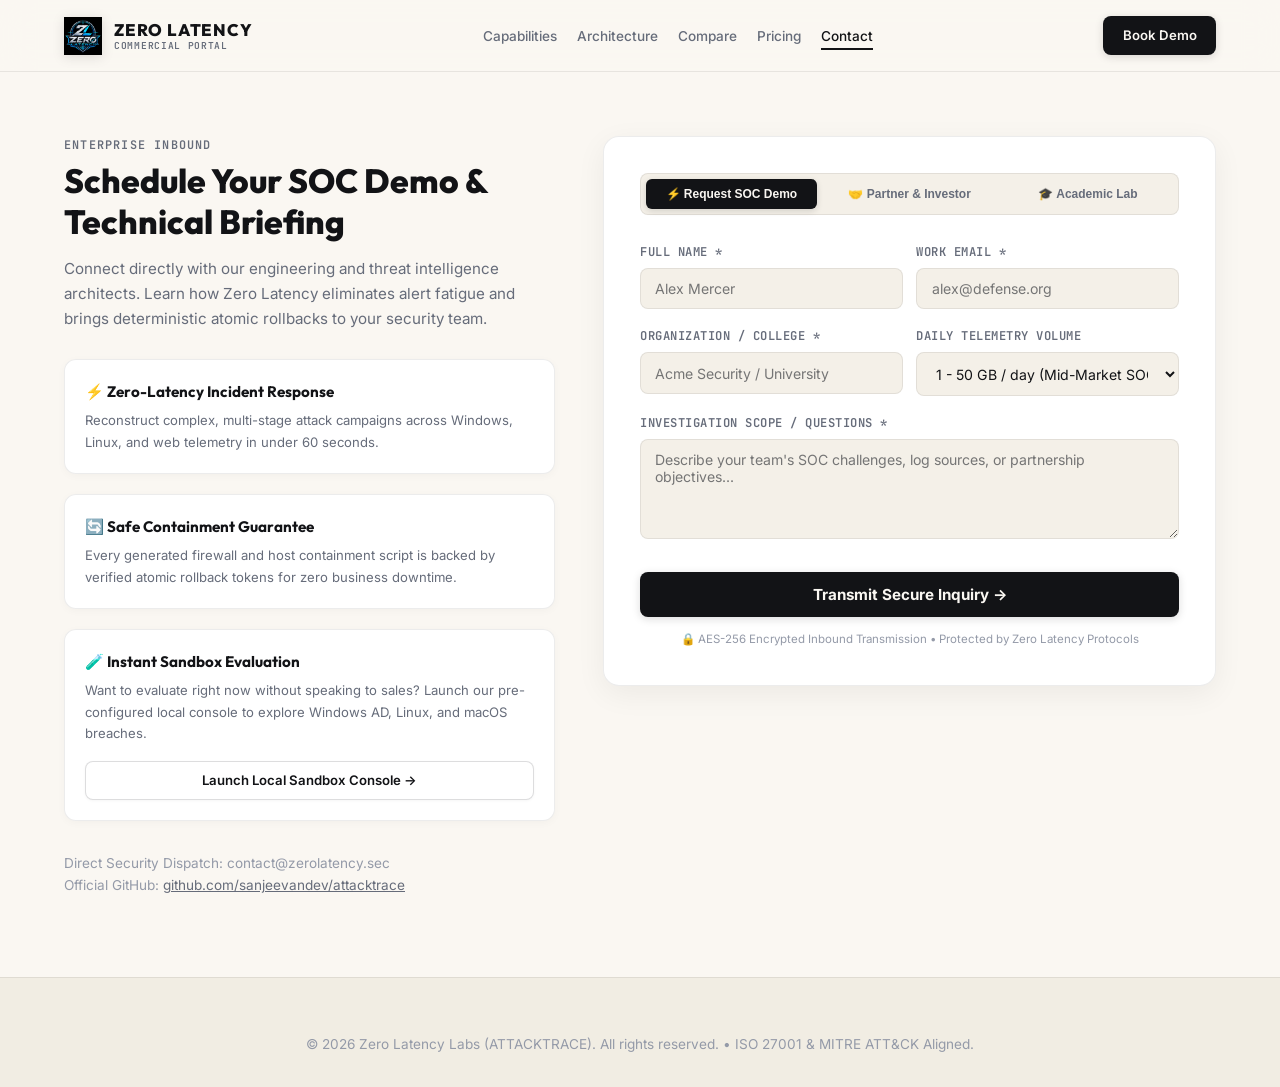
==== contact.html @ adf51ca8 "feat(release): deploy Zero Latency standalone website, dark/light theme, and automated GitHub Pages " ====
<!DOCTYPE html>
<html lang="en">
<head>
  <meta charset="UTF-8">
  <meta name="viewport" content="width=device-width, initial-scale=1.0">
  <title>Enterprise Inquiry & Demo Booking — ZERO LATENCY</title>
  <meta name="description" content="Schedule an enterprise demo, discuss partnership opportunities, or explore research collaborations with Zero Latency.">
  
  <link rel="preconnect" href="https://fonts.googleapis.com">
  <link rel="preconnect" href="https://fonts.gstatic.com" crossorigin>
  <link href="https://fonts.googleapis.com/css2?family=Inter:wght@300;400;500;600;700&family=JetBrains+Mono:wght@400;500;600&family=Outfit:wght@500;600;700;800&display=swap" rel="stylesheet">
  
  <link rel="stylesheet" href="style.css">
  <link rel="icon" type="image/png" href="assets/logo.png">
</head>
<body>

  <!-- ========================================================================
       TOP NAVIGATION BAR
       ======================================================================== -->
  <header class="navbar">
    <div class="container nav-container">
      <a href="index.html" class="nav-brand">
        <img src="assets/logo.png" alt="Zero Latency Logo" class="brand-logo-img">
        <div class="brand-text-wrap">
          <span class="brand-title">Zero Latency</span>
          <span class="brand-subtitle">Commercial Portal</span>
        </div>
      </a>

      <nav>
        <ul class="nav-links">
          <li><a href="index.html#capabilities" class="nav-link">Capabilities</a></li>
          <li><a href="index.html#architecture" class="nav-link">Architecture</a></li>
          <li><a href="index.html#compare" class="nav-link">Compare</a></li>
          <li><a href="index.html#pricing" class="nav-link">Pricing</a></li>
          <li><a href="contact.html" class="nav-link active">Contact</a></li>
        </ul>
      </nav>

      <div class="nav-actions">
        <a href="contact.html" class="btn btn-primary">Book Demo</a>
      </div>
    </div>
  </header>

  <!-- ========================================================================
       CONTACT & DEMO BOOKING PORTAL
       ======================================================================== -->
  <main class="container">
    <div class="contact-layout">
      
      <!-- Left Column: Value, Proof & Trust -->
      <div class="contact-info-col">
        <span class="section-tag">Enterprise Inbound</span>
        <h1>Schedule Your SOC Demo & Technical Briefing</h1>
        <p>
          Connect directly with our engineering and threat intelligence architects. 
          Learn how Zero Latency eliminates alert fatigue and brings deterministic atomic rollbacks to your security team.
        </p>

        <div class="trust-card">
          <h4>⚡ Zero-Latency Incident Response</h4>
          <p>Reconstruct complex, multi-stage attack campaigns across Windows, Linux, and web telemetry in under 60 seconds.</p>
        </div>

        <div class="trust-card">
          <h4>🔄 Safe Containment Guarantee</h4>
          <p>Every generated firewall and host containment script is backed by verified atomic rollback tokens for zero business downtime.</p>
        </div>

        <div class="trust-card">
          <h4>🧪 Instant Sandbox Evaluation</h4>
          <p>Want to evaluate right now without speaking to sales? Launch our pre-configured local console to explore Windows AD, Linux, and macOS breaches.</p>
          <a href="http://127.0.0.1:8000/dashboard" target="_blank" class="btn btn-secondary" style="margin-top: 1rem; width: 100%;">
            Launch Local Sandbox Console →
          </a>
        </div>

        <div style="margin-top: 2rem; font-size: 0.85rem; color: var(--text-dim);">
          Direct Security Dispatch: <span style="color: var(--neon-cyan);">contact@zerolatency.sec</span><br>
          Official GitHub: <a href="https://github.com/sanjeevandev/attacktrace" target="_blank" style="color: var(--text-muted);">github.com/sanjeevandev/attacktrace</a>
        </div>
      </div>

      <!-- Right Column: Interactive Intake Form -->
      <div class="form-card">
        
        <!-- Tab Selector -->
        <div class="inquiry-tabs" id="inquiry-tabs">
          <button class="inquiry-tab active" data-type="SOC Demo">⚡ Request SOC Demo</button>
          <button class="inquiry-tab" data-type="Partnership / Investor">🤝 Partner & Investor</button>
          <button class="inquiry-tab" data-type="Academic / Lab">🎓 Academic Lab</button>
        </div>

        <!-- The Live Form -->
        <form id="contact-form">
          <input type="hidden" id="inquiry-type" value="SOC Demo">

          <div class="form-row">
            <div class="form-group">
              <label for="full-name">Full Name *</label>
              <input type="text" id="full-name" class="form-control" placeholder="Alex Mercer" required>
            </div>
            <div class="form-group">
              <label for="work-email">Work Email *</label>
              <input type="email" id="work-email" class="form-control" placeholder="alex@defense.org" required>
            </div>
          </div>

          <div class="form-row">
            <div class="form-group">
              <label for="organization">Organization / College *</label>
              <input type="text" id="organization" class="form-control" placeholder="Acme Security / University" required>
            </div>
            <div class="form-group">
              <label for="log-volume">Daily Telemetry Volume</label>
              <select id="log-volume" class="form-control">
                <option value="< 1 GB/day">&lt; 1 GB / day (Small Lab)</option>
                <option value="1 - 50 GB/day" selected>1 - 50 GB / day (Mid-Market SOC)</option>
                <option value="50 - 500 GB/day">50 - 500 GB / day (Enterprise)</option>
                <option value="500+ GB/day">500+ GB / day (MSSP / Cloud Cluster)</option>
              </select>
            </div>
          </div>

          <div class="form-group">
            <label for="message">Investigation Scope / Questions *</label>
            <textarea id="message" class="form-control" placeholder="Describe your team's SOC challenges, log sources, or partnership objectives..." required></textarea>
          </div>

          <button type="submit" class="btn btn-primary submit-btn" id="submit-btn">
            Transmit Secure Inquiry →
          </button>
          <div style="font-size: 0.72rem; color: var(--text-dim); text-align: center; margin-top: 0.85rem;">
            🔒 AES-256 Encrypted Inbound Transmission • Protected by Zero Latency Protocols
          </div>
        </form>

        <!-- Success Confirmation Panel -->
        <div class="success-panel" id="success-panel">
          <div class="success-badge">✓</div>
          <h2 style="font-family: var(--font-heading); color: var(--cream-white); margin-bottom: 0.5rem;">Inquiry Dispatched Successfully</h2>
          <p style="color: var(--cream-muted); font-size: 0.9rem;">
            Your request has been logged into the Zero Latency queue. A solutions architect will reach out within 1 business day.
          </p>

          <div class="ticket-display">
            <span id="ticket-id-display">INQ-7A2F8B9C</span>
            <button class="copy-btn" id="copy-ticket-btn">Copy ID</button>
          </div>

          <div style="display: flex; gap: 1rem; justify-content: center; margin-top: 1.5rem;">
            <a href="index.html" class="btn btn-secondary">← Back to Overview</a>
            <a href="http://127.0.0.1:8000/dashboard" target="_blank" class="btn btn-primary">Launch Web Console</a>
          </div>
        </div>

      </div>

    </div>
  </main>

  <footer class="footer">
    <div class="container" style="text-align: center;">
      <p style="color: var(--text-dim); font-size: 0.85rem;">
        © 2026 Zero Latency Labs (ATTACKTRACE). All rights reserved. • ISO 27001 & MITRE ATT&CK Aligned.
      </p>
    </div>
  </footer>

  <script src="app.js"></script>
</body>
</html>
---- style.css ----
/* ==========================================================================
   ZERO LATENCY — High-End Cream White & Black Theme
   Inspired by Reactbits interactive animations & minimal typography
   ========================================================================== */

:root {
  /* Cream White Background System */
  --bg-cream: #faf7f2;            /* Primary warm cream white page background */
  --bg-cream-alt: #f3efe6;        /* Secondary subtle cream section background */
  --bg-surface: #ffffff;          /* Clean white surface for cards & nav */
  --bg-card: #ffffff;             /* Crisp elevated card background */
  --bg-card-hover: #fcfbf8;       /* Card hover state */
  --bg-input: #f4f0e8;            /* Input & nested elements */
  --bg-glass: rgba(250, 247, 242, 0.88); /* Cream glass with backdrop blur */

  /* Black & Charcoal Typography */
  --text-primary: #121316;        /* Deep rich black for headlines & active labels */
  --text-body: #343842;           /* Charcoal black for readable body text */
  --text-muted: #666c7a;          /* Muted dark grey for subtitles & captions */
  --text-dim: #949aa8;            /* Dim stone grey for subtle metadata */

  /* Crisp Hairline Borders */
  --border-subtle: rgba(18, 19, 22, 0.08);
  --border-medium: rgba(18, 19, 22, 0.14);
  --border-bright: rgba(18, 19, 22, 0.24);
  --border-focus: #121316;

  /* Accent Tints */
  --accent-black: #121316;
  --accent-tint: rgba(18, 19, 22, 0.05);
  --accent-hover: rgba(18, 19, 22, 0.09);
  --accent-glow: rgba(18, 19, 22, 0.08);

  /* Functional Status Colors */
  --status-emerald: var(--text-primary);      /* Monochrome primary */
  --status-amber: #d97706;        /* Crisp amber */
  --status-rose: #dc2626;         /* Crisp rose red */
  --status-blue: #2563eb;         /* Crisp blue */

  /* Typography */
  --font-heading: 'Outfit', -apple-system, BlinkMacSystemFont, sans-serif;
  --font-body: 'Inter', -apple-system, BlinkMacSystemFont, sans-serif;
  --font-mono: 'JetBrains Mono', 'Fira Code', monospace;

  --transition-smooth: all 0.25s cubic-bezier(0.16, 1, 0.3, 1);
  --transition-reveal: opacity 0.65s cubic-bezier(0.16, 1, 0.3, 1), 
                       transform 0.65s cubic-bezier(0.16, 1, 0.3, 1), 
                       filter 0.65s cubic-bezier(0.16, 1, 0.3, 1);
}

*, *::before, *::after {
  box-sizing: border-box;
  margin: 0;
  padding: 0;
}

html {
  scroll-behavior: smooth;
  font-size: 16px;
  background-color: var(--bg-cream);
}

body {
  font-family: var(--font-body);
  background-color: var(--bg-cream);
  color: var(--text-body);
  line-height: 1.6;
  overflow-x: hidden;
  position: relative;
  -webkit-font-smoothing: antialiased;
}

/* Subtle warm geometric micro-grid */
body::before {
  content: "";
  position: fixed;
  inset: 0;
  background: 
    radial-gradient(circle at 50% 0%, rgba(18, 19, 22, 0.03) 0%, transparent 60%),
    linear-gradient(to right, rgba(18, 19, 22, 0.03) 1px, transparent 1px),
    linear-gradient(to bottom, rgba(18, 19, 22, 0.03) 1px, transparent 1px);
  background-size: 100% 100%, 48px 48px, 48px 48px;
  pointer-events: none;
  z-index: -1;
}

/* Global Container */
.container {
  width: 100%;
  max-width: 1200px;
  margin: 0 auto;
  padding: 0 1.5rem;
}

/* ==========================================================================
   REACTBITS SCROLL REVEAL ANIMATIONS
   ========================================================================== */
.reveal {
  opacity: 0;
  transform: translateY(24px);
  filter: blur(4px);
  transition: var(--transition-reveal);
  will-change: opacity, transform, filter;
}

.reveal.revealed {
  opacity: 1;
  transform: translateY(0);
  filter: blur(0);
}

/* Staggered children transitions */
.tools-grid .tool-card:nth-child(1) { transition-delay: 0.05s; }
.tools-grid .tool-card:nth-child(2) { transition-delay: 0.12s; }
.tools-grid .tool-card:nth-child(3) { transition-delay: 0.19s; }
.tools-grid .tool-card:nth-child(4) { transition-delay: 0.26s; }
.tools-grid .tool-card:nth-child(5) { transition-delay: 0.33s; }
.tools-grid .tool-card:nth-child(6) { transition-delay: 0.40s; }

.metrics-grid .metric-item:nth-child(1) { transition-delay: 0.06s; }
.metrics-grid .metric-item:nth-child(2) { transition-delay: 0.14s; }
.metrics-grid .metric-item:nth-child(3) { transition-delay: 0.22s; }
.metrics-grid .metric-item:nth-child(4) { transition-delay: 0.30s; }

.pricing-grid .pricing-card:nth-child(1) { transition-delay: 0.08s; }
.pricing-grid .pricing-card:nth-child(2) { transition-delay: 0.16s; }
.pricing-grid .pricing-card:nth-child(3) { transition-delay: 0.24s; }

/* ==========================================================================
   NAVIGATION BAR
   ========================================================================== */
.navbar {
  position: sticky;
  top: 0;
  z-index: 1000;
  background: var(--bg-glass);
  backdrop-filter: blur(16px);
  -webkit-backdrop-filter: blur(16px);
  border-bottom: 1px solid var(--border-subtle);
  height: 72px;
  display: flex;
  align-items: center;
}

.nav-container {
  display: flex;
  align-items: center;
  justify-content: space-between;
  width: 100%;
  gap: 1.5rem;
}

.nav-brand {
  display: flex;
  align-items: center;
  gap: 0.75rem;
  text-decoration: none;
  flex-shrink: 0;
  min-width: max-content;
}

.brand-logo-img {
  width: 38px;
  height: 38px;
  object-fit: contain;
  filter: drop-shadow(0 2px 6px rgba(0, 0, 0, 0.12));
  transition: var(--transition-smooth);
}

.nav-brand:hover .brand-logo-img {
  transform: scale(1.05);
}

.brand-text-wrap {
  display: flex;
  flex-direction: column;
  justify-content: center;
  white-space: nowrap;
}

.brand-title {
  font-family: var(--font-heading);
  font-size: 1.05rem;
  font-weight: 800;
  letter-spacing: 0.8px;
  color: var(--text-primary);
  text-transform: uppercase;
  white-space: nowrap;
  line-height: 1.15;
}

.brand-subtitle {
  font-size: 0.6rem;
  font-weight: 600;
  letter-spacing: 0.7px;
  color: var(--text-muted);
  text-transform: uppercase;
  font-family: var(--font-mono);
  white-space: nowrap;
  line-height: 1.1;
  margin-top: 2px;
}

/* Quick Search Trigger (⌘K) */
.nav-search-trigger {
  display: flex;
  align-items: center;
  gap: 0.5rem;
  background: var(--bg-surface);
  border: 1px solid var(--border-subtle);
  border-radius: 8px;
  padding: 0.35rem 0.75rem;
  color: var(--text-muted);
  font-size: 0.8rem;
  cursor: pointer;
  transition: var(--transition-smooth);
  width: 180px;
  box-shadow: 0 1px 3px rgba(0, 0, 0, 0.04);
  flex-shrink: 0;
}

.nav-search-trigger:hover {
  border-color: var(--border-bright);
  color: var(--text-primary);
  box-shadow: 0 2px 8px rgba(0, 0, 0, 0.08);
}

.kbd-badge {
  margin-left: auto;
  font-family: var(--font-mono);
  font-size: 0.68rem;
  background: var(--bg-input);
  border: 1px solid var(--border-subtle);
  padding: 0.12rem 0.4rem;
  border-radius: 4px;
  color: var(--text-body);
}

.nav-links {
  display: flex;
  align-items: center;
  gap: 1.25rem;
  list-style: none;
  white-space: nowrap;
  margin: 0;
  padding: 0;
}

.nav-link {
  color: var(--text-muted);
  text-decoration: none;
  font-size: 0.85rem;
  font-weight: 500;
  transition: var(--transition-smooth);
  position: relative;
}

.nav-link:hover, .nav-link.active {
  color: var(--text-primary);
}

.nav-link:hover::after, .nav-link.active::after {
  content: "";
  position: absolute;
  bottom: -6px;
  left: 0;
  width: 100%;
  height: 2px;
  background: var(--text-primary);
}

.nav-actions {
  display: flex;
  align-items: center;
  gap: 0.65rem;
  flex-shrink: 0;
}

/* Compact, Sleek Buttons */
.btn {
  display: inline-flex;
  align-items: center;
  justify-content: center;
  gap: 0.45rem;
  padding: 0.5rem 1.15rem;
  font-size: 0.825rem;
  font-weight: 600;
  border-radius: 8px;
  text-decoration: none;
  cursor: pointer;
  transition: var(--transition-smooth);
  border: 1px solid transparent;
  font-family: var(--font-body);
}

/* Primary Button: Solid Black with Cream White Text */
.btn-primary {
  background: var(--text-primary);
  color: var(--bg-cream);
  box-shadow: 0 2px 8px rgba(18, 19, 22, 0.15);
}

.btn-primary:hover {
  background: #2b2e38;
  color: #ffffff;
  transform: translateY(-2px);
  box-shadow: 0 4px 14px rgba(18, 19, 22, 0.25);
}

/* Secondary Button: Clean White with Black Hairline */
.btn-secondary {
  background: var(--bg-surface);
  color: var(--text-primary);
  border: 1px solid var(--border-medium);
  box-shadow: 0 1px 3px rgba(0, 0, 0, 0.04);
}

.btn-secondary:hover {
  background: var(--bg-cream-alt);
  border-color: var(--border-bright);
  transform: translateY(-1px);
}

.mobile-toggle {
  display: none;
  background: none;
  border: none;
  color: var(--text-primary);
  font-size: 1.4rem;
  cursor: pointer;
}

/* ==========================================================================
   HERO SECTION (Reduced compact sizing)
   ========================================================================== */
.hero {
  padding: 4.25rem 0 2.75rem;
  text-align: center;
  position: relative;
}

.hero-badge-wrap {
  display: inline-flex;
  align-items: center;
  gap: 0.5rem;
  background: var(--bg-surface);
  border: 1px solid var(--border-medium);
  padding: 0.3rem 0.95rem;
  border-radius: 100px;
  margin-bottom: 1.5rem;
  box-shadow: 0 1px 4px rgba(0, 0, 0, 0.04);
}

.pulse-dot {
  width: 7px;
  height: 7px;
  background: var(--text-primary);
  border-radius: 50%;
  animation: pulse-ring 2.2s infinite;
}

@keyframes pulse-ring {
  0% { transform: scale(0.95); opacity: 0.9; }
  50% { transform: scale(1.3); opacity: 0.35; }
  100% { transform: scale(0.95); opacity: 0.9; }
}

.hero-badge-text {
  font-family: var(--font-mono);
  font-size: 0.74rem;
  color: var(--text-primary);
  letter-spacing: 0.4px;
  font-weight: 600;
}

/* Reduced headline text size */
.hero-title {
  font-family: var(--font-heading);
  font-size: 2.35rem;             /* Reduced from 3.5rem to clean compact proportion */
  font-weight: 800;
  line-height: 1.2;
  margin-bottom: 1rem;
  letter-spacing: -0.4px;
  color: var(--text-primary);
}

.hero-title .gradient-text {
  color: var(--text-primary);
  background: none;
  -webkit-text-fill-color: initial;
}

/* Reduced lead copy text size */
.hero-lead {
  font-size: 0.98rem;             /* Reduced from 1.15rem */
  color: var(--text-muted);
  max-width: 680px;
  margin: 0 auto 2.25rem;
  line-height: 1.65;
}

.hero-ctas {
  display: flex;
  align-items: center;
  justify-content: center;
  gap: 1rem;
  margin-bottom: 2.75rem;
}

/* Key Metrics Bar */
.metrics-grid {
  display: grid;
  grid-template-columns: repeat(4, 1fr);
  gap: 1rem;
  margin-top: 1.75rem;
  background: var(--bg-surface);
  border: 1px solid var(--border-subtle);
  border-radius: 12px;
  padding: 1.25rem 1rem;
  box-shadow: 0 2px 12px rgba(0, 0, 0, 0.04);
}

.metric-item {
  text-align: left;
  border-right: 1px solid var(--border-subtle);
  padding: 0 1rem;
}

.metric-item:last-child {
  border-right: none;
}

/* Reduced metric value font size */
.metric-value {
  font-family: var(--font-heading);
  font-size: 1.45rem;             /* Reduced from 1.85rem */
  font-weight: 700;
  color: var(--text-primary);
  display: flex;
  align-items: center;
  gap: 0.25rem;
}

.metric-value .accent {
  color: var(--text-muted);
}

.metric-label {
  font-size: 0.76rem;
  color: var(--text-muted);
  font-weight: 500;
  margin-top: 0.2rem;
}

/* ==========================================================================
   INTERACTIVE DIRECTORY & SEARCH SECTION
   ========================================================================== */
.directory-section {
  padding: 3.75rem 0;
  border-top: 1px solid var(--border-subtle);
}

.section-header {
  text-align: center;
  margin-bottom: 2.25rem;
}

.section-tag {
  font-family: var(--font-mono);
  font-size: 0.74rem;
  color: var(--text-muted);
  text-transform: uppercase;
  letter-spacing: 1.2px;
  margin-bottom: 0.4rem;
  display: block;
  font-weight: 600;
}

/* Reduced section title font size */
.section-title {
  font-family: var(--font-heading);
  font-size: 1.75rem;             /* Reduced from 2.25rem */
  font-weight: 700;
  color: var(--text-primary);
  margin-bottom: 0.65rem;
}

.section-desc {
  font-size: 0.92rem;
  color: var(--text-muted);
  max-width: 580px;
  margin: 0 auto;
}

/* Filter Tabs Bar */
.filter-tabs {
  display: flex;
  align-items: center;
  justify-content: center;
  flex-wrap: wrap;
  gap: 0.45rem;
  margin-bottom: 2.25rem;
}

.filter-btn, .filter-tab {
  background: var(--bg-surface);
  border: 1px solid var(--border-subtle);
  color: var(--text-muted);
  padding: 0.42rem 0.85rem;
  font-size: 0.8rem;
  font-weight: 600;
  border-radius: 6px;
  cursor: pointer;
  transition: var(--transition-smooth);
}

.filter-btn:hover, .filter-tab:hover {
  background: var(--bg-cream-alt);
  border-color: var(--border-medium);
  color: var(--text-primary);
}

.filter-btn.active, .filter-tab.active {
  background: var(--text-primary);
  border-color: var(--text-primary);
  color: var(--bg-cream);
  box-shadow: 0 2px 8px rgba(18, 19, 22, 0.2);
}

/* Capability Cards Grid */
.tools-grid {
  display: grid;
  grid-template-columns: repeat(3, 1fr);
  gap: 1.25rem;
}

.tool-card {
  background: var(--bg-card);
  border: 1px solid var(--border-subtle);
  border-radius: 12px;
  padding: 1.5rem;
  transition: var(--transition-smooth);
  display: flex;
  flex-direction: column;
  position: relative;
  overflow: hidden;
  box-shadow: 0 2px 10px rgba(0, 0, 0, 0.03);
}

.tool-card::before {
  content: "";
  position: absolute;
  top: 0;
  left: 0;
  width: 100%;
  height: 2px;
  background: var(--text-primary);
  opacity: 0;
  transition: var(--transition-smooth);
}

.tool-card:hover {
  transform: translateY(-4px);
  border-color: var(--border-bright);
  box-shadow: 0 10px 28px rgba(0, 0, 0, 0.07);
}

.tool-card:hover::before {
  opacity: 1;
}

.card-top {
  display: flex;
  align-items: flex-start;
  justify-content: space-between;
  margin-bottom: 1rem;
}

.card-icon-box {
  width: 40px;
  height: 40px;
  border-radius: 8px;
  background: var(--bg-cream-alt);
  border: 1px solid var(--border-subtle);
  display: flex;
  align-items: center;
  justify-content: center;
  font-size: 1.2rem;
  color: var(--text-primary);
}

.layer-tag {
  font-family: var(--font-mono);
  font-size: 0.68rem;
  padding: 0.15rem 0.5rem;
  border-radius: 4px;
  background: var(--bg-input);
  border: 1px solid var(--border-subtle);
  color: var(--text-primary);
  font-weight: 600;
}

/* Reduced card title font size */
.card-title {
  font-family: var(--font-heading);
  font-size: 1.05rem;            /* Reduced from 1.25rem */
  font-weight: 700;
  color: var(--text-primary);
  margin-bottom: 0.45rem;
}

/* Reduced card description font size */
.card-desc {
  font-size: 0.84rem;            /* Reduced from 0.9rem */
  color: var(--text-muted);
  line-height: 1.55;
  margin-bottom: 1rem;
  flex-grow: 1;
}

.card-tags {
  display: flex;
  flex-wrap: wrap;
  gap: 0.35rem;
  margin-bottom: 1rem;
}

.chip {
  font-family: var(--font-mono);
  font-size: 0.68rem;
  padding: 0.15rem 0.45rem;
  background: var(--bg-input);
  border: 1px solid var(--border-subtle);
  border-radius: 4px;
  color: var(--text-body);
}

.card-footer {
  display: flex;
  align-items: center;
  justify-content: space-between;
  border-top: 1px solid var(--border-subtle);
  padding-top: 0.85rem;
  font-size: 0.78rem;
}

.status-pill {
  display: flex;
  align-items: center;
  gap: 0.35rem;
  color: var(--text-muted);
  font-weight: 600;
  font-size: 0.75rem;
}

.status-dot {
  width: 6px;
  height: 6px;
  background: var(--text-primary);
  border-radius: 50%;
}

.card-arrow {
  color: var(--text-primary);
  text-decoration: none;
  font-weight: 600;
  display: flex;
  align-items: center;
  gap: 0.2rem;
  transition: var(--transition-smooth);
}

.card-arrow:hover {
  transform: translateX(3px);
}

/* ==========================================================================
   HEAD-TO-HEAD COMPARISON TABLE
   ========================================================================== */
.compare-section {
  padding: 3.75rem 0;
  background: var(--bg-cream-alt);
  border-top: 1px solid var(--border-subtle);
}

.compare-table-wrap {
  margin-top: 2rem;
  overflow-x: auto;
  border-radius: 12px;
  border: 1px solid var(--border-subtle);
  background: var(--bg-surface);
  box-shadow: 0 2px 12px rgba(0, 0, 0, 0.03);
}

.compare-table {
  width: 100%;
  border-collapse: collapse;
  text-align: left;
}

.compare-table th, .compare-table td {
  padding: 1rem 1.25rem;
  border-bottom: 1px solid var(--border-subtle);
  font-size: 0.85rem;
}

.compare-table th {
  background: #f8f5ee;
  color: var(--text-muted);
  font-family: var(--font-heading);
  font-weight: 700;
  text-transform: uppercase;
  letter-spacing: 0.5px;
  font-size: 0.76rem;
}

.compare-table th.highlight-col {
  background: #f0ebe0;
  color: var(--text-primary);
  border-left: 2px solid var(--border-bright);
  border-right: 2px solid var(--border-bright);
}

.compare-table td.highlight-col {
  background: rgba(18, 19, 22, 0.02);
  border-left: 2px solid var(--border-bright);
  border-right: 2px solid var(--border-bright);
  font-weight: 600;
  color: var(--text-primary);
}

.compare-table tr:last-child td {
  border-bottom: none;
}

.badge-check {
  display: inline-flex;
  align-items: center;
  gap: 0.35rem;
  color: var(--text-primary);
  font-weight: 600;
}

.badge-cross {
  color: var(--text-dim);
}

/* ==========================================================================
   INTERACTIVE TERMINAL SANDBOX (Sleek Dark Slate Developer Console)
   ========================================================================== */
.terminal-section {
  padding: 3.75rem 0;
  border-top: 1px solid var(--border-subtle);
}

.terminal-box {
  background: #14161b;
  border: 1px solid rgba(18, 19, 22, 0.2);
  border-radius: 12px;
  box-shadow: 0 16px 40px rgba(0, 0, 0, 0.15);
  overflow: hidden;
  max-width: 860px;
  margin: 2rem auto 0;
}

.terminal-header {
  background: #1c1e25;
  padding: 0.65rem 1.15rem;
  border-bottom: 1px solid rgba(255, 255, 255, 0.08);
  display: flex;
  align-items: center;
  justify-content: space-between;
}

.terminal-dots {
  display: flex;
  gap: 0.35rem;
}

.dot {
  width: 9px;
  height: 9px;
  border-radius: 50%;
  background: #363a45;
}

.terminal-title {
  font-family: var(--font-mono);
  font-size: 0.72rem;
  color: #9499a8;
}

.terminal-tabs {
  display: flex;
  gap: 0.35rem;
}

.term-tab {
  background: #232732;
  border: 1px solid rgba(255, 255, 255, 0.08);
  color: #a0a6b5;
  font-family: var(--font-mono);
  font-size: 0.72rem;
  padding: 0.2rem 0.55rem;
  border-radius: 4px;
  cursor: pointer;
  transition: var(--transition-smooth);
}

.term-tab.active, .term-tab:hover {
  background: #ffffff;
  color: #121316;
  font-weight: 600;
}

.terminal-body {
  padding: 1.25rem 1.4rem;
  font-family: var(--font-mono);
  font-size: 0.82rem;
  line-height: 1.65;
  color: #e3e6ed;
  min-height: 220px;
}

.terminal-prompt {
  color: #ffffff;
}

.terminal-cmd {
  color: #ffffff;
  font-weight: 600;
}

.terminal-output {
  margin-top: 0.5rem;
  color: #9ba1b0;
}

.text-critical { color: var(--status-rose); font-weight: bold; }
.text-high { color: var(--status-amber); font-weight: bold; }
.text-green { color: #ffffff; font-weight: bold; }
.text-cyan { color: #ffffff; }

/* ==========================================================================
   PRICING SECTION (Criterion 5)
   ========================================================================== */
.pricing-section {
  padding: 3.75rem 0;
  background: var(--bg-cream-alt);
  border-top: 1px solid var(--border-subtle);
}

.pricing-grid {
  display: grid;
  grid-template-columns: repeat(3, 1fr);
  gap: 1.25rem;
  margin-top: 2rem;
}

.pricing-card {
  background: var(--bg-surface);
  border: 1px solid var(--border-subtle);
  border-radius: 12px;
  padding: 1.75rem;
  display: flex;
  flex-direction: column;
  position: relative;
  transition: var(--transition-smooth);
  box-shadow: 0 2px 10px rgba(0, 0, 0, 0.03);
}

.pricing-card.featured {
  border-color: var(--text-primary);
  background: #ffffff;
  box-shadow: 0 10px 30px rgba(0, 0, 0, 0.08);
  transform: scale(1.02);
}

.featured-pill {
  position: absolute;
  top: -10px;
  right: 18px;
  background: var(--text-primary);
  color: var(--bg-cream);
  font-size: 0.68rem;
  font-weight: 800;
  padding: 0.2rem 0.65rem;
  border-radius: 100px;
  letter-spacing: 0.5px;
}

.plan-name {
  font-family: var(--font-heading);
  font-size: 1.15rem;
  font-weight: 700;
  color: var(--text-primary);
  margin-bottom: 0.35rem;
}

.plan-desc {
  font-size: 0.82rem;
  color: var(--text-muted);
  margin-bottom: 1.25rem;
  min-height: 36px;
}

.plan-price {
  font-family: var(--font-heading);
  font-size: 2.1rem;
  font-weight: 800;
  color: var(--text-primary);
  margin-bottom: 1.25rem;
  display: flex;
  align-items: baseline;
  gap: 0.25rem;
}

.plan-price span {
  font-size: 0.85rem;
  font-weight: 500;
  color: var(--text-muted);
}

.plan-features {
  list-style: none;
  margin-bottom: 1.75rem;
  flex-grow: 1;
}

.plan-features li {
  font-size: 0.82rem;
  color: var(--text-body);
  margin-bottom: 0.65rem;
  display: flex;
  align-items: center;
  gap: 0.5rem;
}

.plan-features li::before {
  content: "✓";
  color: var(--text-primary);
  font-weight: bold;
}

/* ==========================================================================
   FOOTER
   ========================================================================== */
.footer {
  border-top: 1px solid var(--border-subtle);
  background: #f1ede3;
  padding: 3.5rem 0 2rem;
  font-size: 0.82rem;
  color: var(--text-muted);
}

.footer-top {
  display: grid;
  grid-template-columns: 2fr 1fr 1fr 1fr;
  gap: 2rem;
  margin-bottom: 2.5rem;
}

.footer-col h4 {
  font-family: var(--font-heading);
  font-size: 0.88rem;
  font-weight: 700;
  color: var(--text-primary);
  margin-bottom: 1rem;
  letter-spacing: 0.5px;
}

.footer-links {
  list-style: none;
}

.footer-links li {
  margin-bottom: 0.55rem;
}

.footer-links a {
  color: var(--text-muted);
  text-decoration: none;
  transition: var(--transition-smooth);
}

.footer-links a:hover {
  color: var(--text-primary);
}

.footer-bottom {
  display: flex;
  align-items: center;
  justify-content: space-between;
  border-top: 1px solid var(--border-subtle);
  padding-top: 1.5rem;
}

/* ==========================================================================
   COMMAND SEARCH MODAL (⌘K)
   ========================================================================== */
.search-modal-backdrop {
  position: fixed;
  inset: 0;
  background: rgba(18, 19, 22, 0.45);
  backdrop-filter: blur(10px);
  -webkit-backdrop-filter: blur(10px);
  z-index: 9999;
  display: none;
  align-items: flex-start;
  justify-content: center;
  padding-top: 14vh;
}

.search-modal-backdrop.active, .search-modal-backdrop.open {
  display: flex;
}

.search-modal {
  background: var(--bg-surface);
  border: 1px solid var(--border-bright);
  border-radius: 12px;
  width: 100%;
  max-width: 600px;
  box-shadow: 0 20px 50px rgba(0, 0, 0, 0.15);
  overflow: hidden;
}

.search-modal-input-wrap {
  display: flex;
  align-items: center;
  padding: 0.9rem 1.15rem;
  border-bottom: 1px solid var(--border-subtle);
  gap: 0.65rem;
}

.search-modal-input {
  background: none;
  border: none;
  outline: none;
  color: var(--text-primary);
  font-size: 0.95rem;
  font-family: var(--font-body);
  width: 100%;
}

.search-modal-input::placeholder {
  color: var(--text-dim);
}

.search-results-list {
  max-height: 320px;
  overflow-y: auto;
  list-style: none;
  padding: 0.6rem 0;
}

.search-result-item {
  padding: 0.65rem 1.15rem;
  display: flex;
  align-items: center;
  justify-content: space-between;
  cursor: pointer;
  transition: var(--transition-smooth);
}

.search-result-item:hover, .search-result-item.selected {
  background: var(--bg-cream-alt);
}

.search-result-title {
  color: var(--text-primary);
  font-weight: 600;
  font-size: 0.88rem;
}

.search-result-desc {
  font-size: 0.74rem;
  color: var(--text-muted);
}

.search-result-badge {
  font-family: var(--font-mono);
  font-size: 0.68rem;
  padding: 0.12rem 0.45rem;
  background: var(--bg-input);
  color: var(--text-primary);
  border-radius: 4px;
  border: 1px solid var(--border-subtle);
}

/* ==========================================================================
   CONTACT PAGE STYLING (Cream White & Black)
   ========================================================================== */
.contact-layout {
  display: grid;
  grid-template-columns: 1fr 1.25fr;
  gap: 3rem;
  padding: 4rem 0 5rem;
  align-items: flex-start;
}

.contact-info-col h1 {
  font-family: var(--font-heading);
  font-size: 2.1rem;             /* Reduced from 2.75rem */
  font-weight: 800;
  line-height: 1.2;
  margin-bottom: 0.85rem;
  color: var(--text-primary);
}

.contact-info-col p {
  color: var(--text-muted);
  font-size: 0.95rem;
  line-height: 1.65;
  margin-bottom: 1.75rem;
}

.trust-card {
  background: var(--bg-surface);
  border: 1px solid var(--border-subtle);
  border-radius: 12px;
  padding: 1.25rem;
  margin-bottom: 1.25rem;
  transition: var(--transition-smooth);
  box-shadow: 0 2px 8px rgba(0, 0, 0, 0.03);
}

.trust-card:hover {
  border-color: var(--border-medium);
  transform: translateY(-2px);
}

.trust-card h4 {
  font-family: var(--font-heading);
  color: var(--text-primary);
  font-size: 0.95rem;
  margin-bottom: 0.35rem;
  display: flex;
  align-items: center;
  gap: 0.45rem;
}

.trust-card p {
  font-size: 0.82rem;
  color: var(--text-muted);
  margin-bottom: 0;
}

.form-card {
  background: var(--bg-surface);
  border: 1px solid var(--border-subtle);
  border-radius: 16px;
  padding: 2.25rem;
  box-shadow: 0 8px 30px rgba(0, 0, 0, 0.06);
  position: relative;
}

.inquiry-tabs {
  display: flex;
  gap: 0.45rem;
  margin-bottom: 1.75rem;
  background: var(--bg-input);
  padding: 0.3rem;
  border-radius: 8px;
  border: 1px solid var(--border-subtle);
}

.inquiry-tab, .type-tab {
  flex: 1;
  padding: 0.5rem 0.45rem;
  background: none;
  border: none;
  color: var(--text-muted);
  font-size: 0.75rem;
  font-weight: 600;
  border-radius: 6px;
  cursor: pointer;
  transition: var(--transition-smooth);
  text-align: center;
}

.inquiry-tab.active, .type-tab.active {
  background: var(--text-primary);
  color: var(--bg-cream);
  font-weight: 700;
  box-shadow: 0 2px 6px rgba(18, 19, 22, 0.15);
}

.form-group {
  margin-bottom: 1.15rem;
}

.form-group label {
  display: block;
  font-size: 0.76rem;
  font-weight: 600;
  color: var(--text-muted);
  margin-bottom: 0.35rem;
  text-transform: uppercase;
  letter-spacing: 0.5px;
  font-family: var(--font-mono);
}

.form-control {
  width: 100%;
  background: var(--bg-input);
  border: 1px solid var(--border-subtle);
  border-radius: 8px;
  padding: 0.7rem 0.9rem;
  color: var(--text-primary);
  font-size: 0.88rem;
  font-family: var(--font-body);
  outline: none;
  transition: var(--transition-smooth);
}

.form-control:focus {
  border-color: var(--border-bright);
  background: #ffffff;
  box-shadow: 0 0 10px rgba(18, 19, 22, 0.08);
}

.form-row {
  display: grid;
  grid-template-columns: 1fr 1fr;
  gap: 0.85rem;
}

textarea.form-control {
  min-height: 100px;
  resize: vertical;
}

.submit-btn {
  width: 100%;
  padding: 0.75rem;
  font-size: 0.95rem;
  font-weight: 700;
  margin-top: 0.4rem;
}

/* Success confirmation state */
.success-panel {
  display: none;
  text-align: center;
  padding: 2rem 1rem;
}

.success-panel.active {
  display: block;
}

.success-badge {
  width: 58px;
  height: 58px;
  border-radius: 50%;
  background: var(--bg-input);
  border: 2px solid var(--text-primary);
  color: var(--text-primary);
  font-size: 1.75rem;
  display: flex;
  align-items: center;
  justify-content: center;
  margin: 0 auto 1.25rem;
}

.ticket-display {
  background: var(--bg-input);
  border: 1px dashed var(--border-bright);
  border-radius: 8px;
  padding: 0.85rem;
  margin: 1.25rem 0;
  font-family: var(--font-mono);
  font-size: 1.15rem;
  color: var(--text-primary);
  letter-spacing: 2px;
  display: flex;
  align-items: center;
  justify-content: center;
  gap: 0.85rem;
}

.copy-btn {
  background: var(--bg-surface);
  border: 1px solid var(--border-subtle);
  color: var(--text-primary);
  padding: 0.3rem 0.65rem;
  border-radius: 6px;
  font-size: 0.72rem;
  cursor: pointer;
  transition: var(--transition-smooth);
}

.copy-btn:hover {
  background: var(--bg-cream-alt);
  border-color: var(--border-bright);
}

/* ==========================================================================
   RESPONSIVE LAYOUT
   ========================================================================== */
@media (max-width: 960px) {
  .tools-grid, .pricing-grid {
    grid-template-columns: repeat(2, 1fr);
  }
  .metrics-grid {
    grid-template-columns: repeat(2, 1fr);
    gap: 1.25rem;
  }
  .contact-layout {
    grid-template-columns: 1fr;
    gap: 2.25rem;
  }
  .hero-title {
    font-size: 2rem;
  }
  .nav-search-trigger {
    display: none;
  }
  .footer-top {
    grid-template-columns: 1fr 1fr;
  }
}

@media (max-width: 680px) {
  .tools-grid, .pricing-grid {
    grid-template-columns: 1fr;
  }
  .metrics-grid {
    grid-template-columns: 1fr;
  }
  .hero-title {
    font-size: 1.75rem;
  }
  .form-row {
    grid-template-columns: 1fr;
  }
  .nav-links, .nav-actions {
    display: none;
  }
  .mobile-toggle {
    display: block;
  }
}
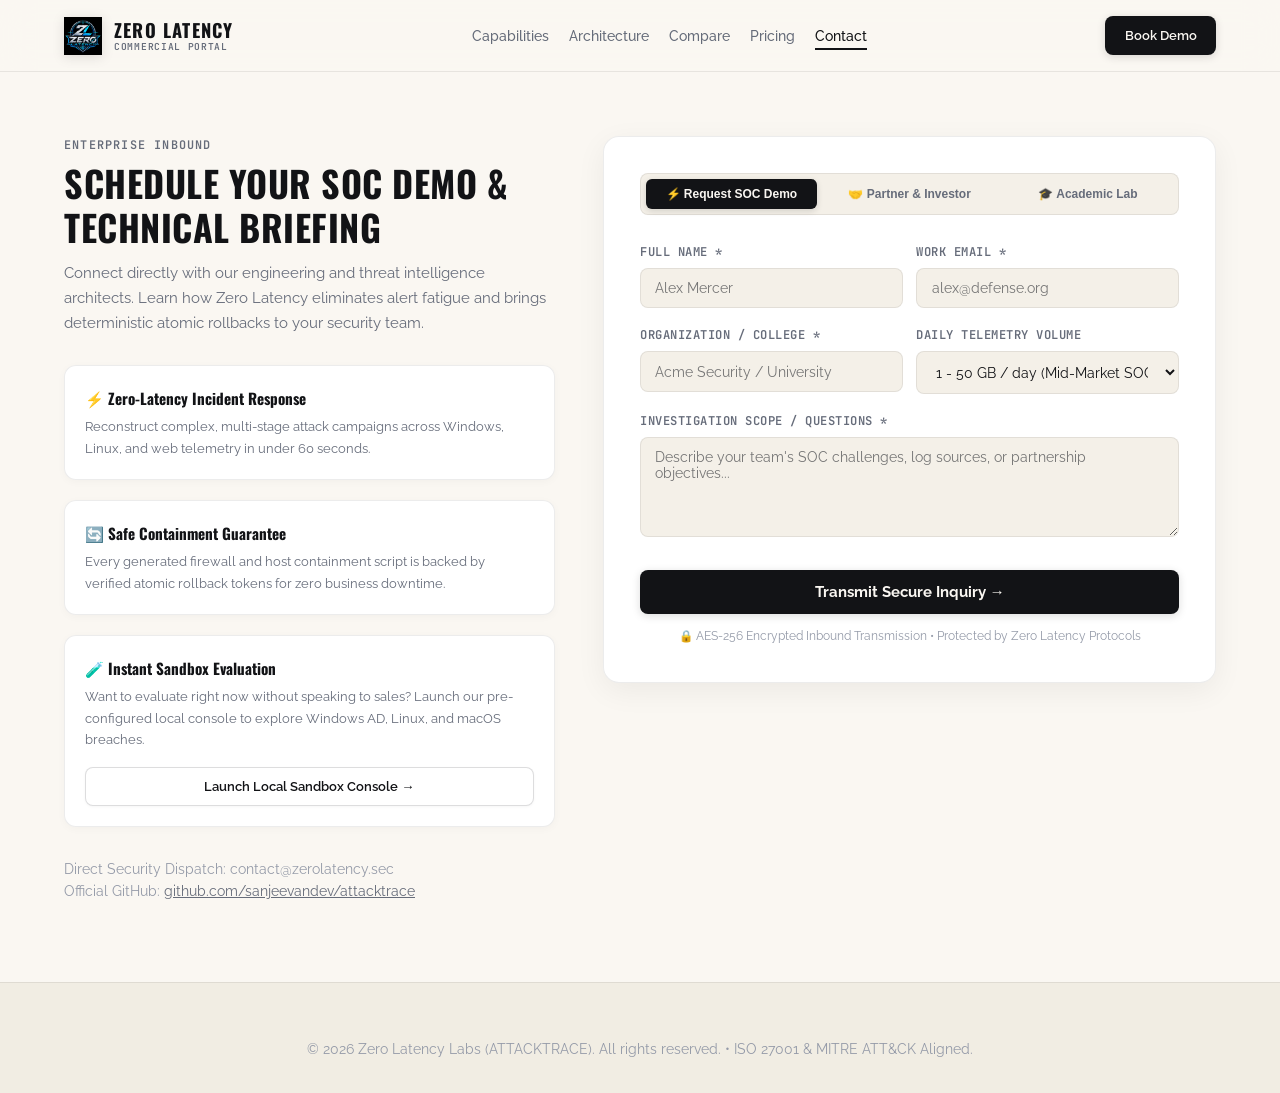
==== commit aab6fd14: "style: adopt Oswald for headings and Raleway for body wordings" ====
--- a/contact.html
+++ b/contact.html
@@ -6,9 +6,10 @@
   <title>Enterprise Inquiry & Demo Booking — ZERO LATENCY</title>
   <meta name="description" content="Schedule an enterprise demo, discuss partnership opportunities, or explore research collaborations with Zero Latency.">
   
+  <!-- Google Fonts: Oswald (Headings) & Raleway (Body Wordings) & JetBrains Mono -->
   <link rel="preconnect" href="https://fonts.googleapis.com">
   <link rel="preconnect" href="https://fonts.gstatic.com" crossorigin>
-  <link href="https://fonts.googleapis.com/css2?family=Inter:wght@300;400;500;600;700&family=JetBrains+Mono:wght@400;500;600&family=Outfit:wght@500;600;700;800&display=swap" rel="stylesheet">
+  <link href="https://fonts.googleapis.com/css2?family=JetBrains+Mono:wght@400;500;600&family=Oswald:wght@500;600;700&family=Raleway:wght@300;400;500;600;700;800&display=swap" rel="stylesheet">
   
   <link rel="stylesheet" href="style.css">
   <link rel="icon" type="image/png" href="assets/logo.png">
--- a/style.css
+++ b/style.css
@@ -37,9 +37,9 @@
   --status-rose: #dc2626;         /* Crisp rose red */
   --status-blue: #2563eb;         /* Crisp blue */
 
-  /* Typography */
-  --font-heading: 'Outfit', -apple-system, BlinkMacSystemFont, sans-serif;
-  --font-body: 'Inter', -apple-system, BlinkMacSystemFont, sans-serif;
+  /* Typography: Oswald (Headings 03) & Raleway (Body Wordings 01) */
+  --font-heading: 'Oswald', sans-serif;
+  --font-body: 'Raleway', sans-serif;
   --font-mono: 'JetBrains Mono', 'Fira Code', monospace;
 
   --transition-smooth: all 0.25s cubic-bezier(0.16, 1, 0.3, 1);
@@ -180,9 +180,9 @@
 
 .brand-title {
   font-family: var(--font-heading);
-  font-size: 1.05rem;
-  font-weight: 800;
-  letter-spacing: 0.8px;
+  font-size: 1.15rem;
+  font-weight: 700;
+  letter-spacing: 1.2px;
   color: var(--text-primary);
   text-transform: uppercase;
   white-space: nowrap;
@@ -376,12 +376,13 @@
 /* Reduced headline text size */
 .hero-title {
   font-family: var(--font-heading);
-  font-size: 2.35rem;             /* Reduced from 3.5rem to clean compact proportion */
-  font-weight: 800;
+  font-size: 2.5rem;
+  font-weight: 700;
   line-height: 1.2;
   margin-bottom: 1rem;
-  letter-spacing: -0.4px;
-  color: var(--text-primary);
+  letter-spacing: 0.5px;
+  color: var(--text-primary);
+  text-transform: uppercase;
 }
 
 .hero-title .gradient-text {
@@ -479,10 +480,12 @@
 /* Reduced section title font size */
 .section-title {
   font-family: var(--font-heading);
-  font-size: 1.75rem;             /* Reduced from 2.25rem */
-  font-weight: 700;
+  font-size: 1.85rem;
+  font-weight: 600;
   color: var(--text-primary);
   margin-bottom: 0.65rem;
+  text-transform: uppercase;
+  letter-spacing: 0.5px;
 }
 
 .section-desc {
@@ -1101,11 +1104,13 @@
 
 .contact-info-col h1 {
   font-family: var(--font-heading);
-  font-size: 2.1rem;             /* Reduced from 2.75rem */
-  font-weight: 800;
+  font-size: 2.25rem;
+  font-weight: 700;
   line-height: 1.2;
   margin-bottom: 0.85rem;
   color: var(--text-primary);
+  text-transform: uppercase;
+  letter-spacing: 0.5px;
 }
 
 .contact-info-col p {
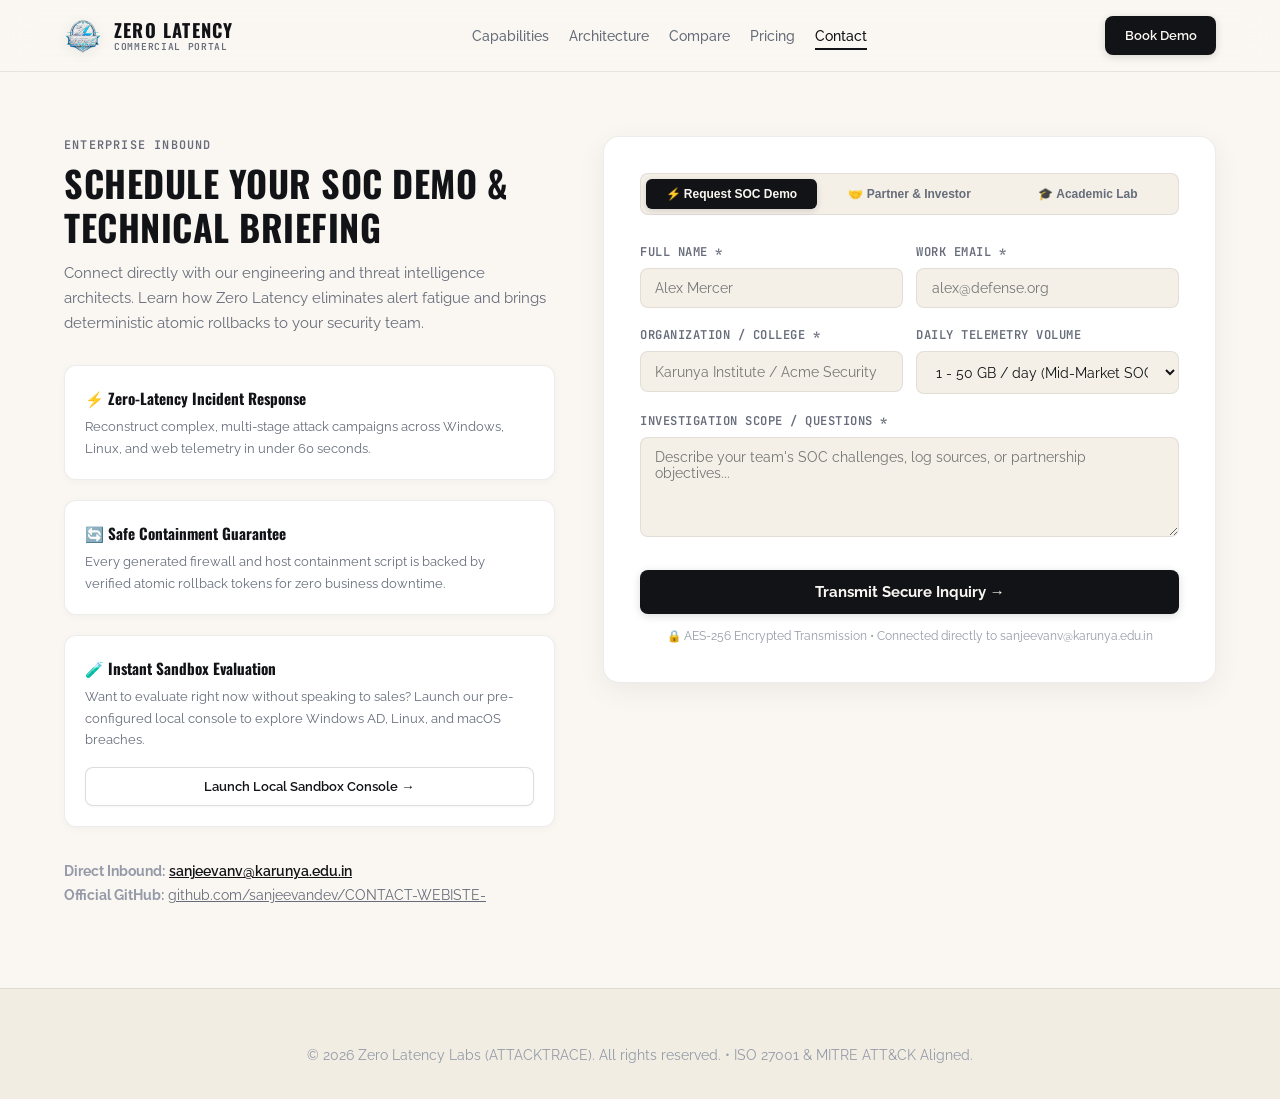
==== commit 6ce08bef: "feat(contact): connect inbound forms and inquiries directly to sanjeevanv@karunya.edu.in" ====
--- a/contact.html
+++ b/contact.html
@@ -78,9 +78,9 @@
           </a>
         </div>
 
-        <div style="margin-top: 2rem; font-size: 0.85rem; color: var(--text-dim);">
-          Direct Security Dispatch: <span style="color: var(--neon-cyan);">contact@zerolatency.sec</span><br>
-          Official GitHub: <a href="https://github.com/sanjeevandev/attacktrace" target="_blank" style="color: var(--text-muted);">github.com/sanjeevandev/attacktrace</a>
+        <div style="margin-top: 2rem; font-size: 0.85rem; color: var(--text-dim); line-height: 1.8;">
+          <strong>Direct Inbound:</strong> <a href="mailto:sanjeevanv@karunya.edu.in" style="color: var(--text-primary); font-weight: 600; text-decoration: underline;">sanjeevanv@karunya.edu.in</a><br>
+          <strong>Official GitHub:</strong> <a href="https://github.com/sanjeevandev/CONTACT-WEBISTE-" target="_blank" style="color: var(--text-muted);">github.com/sanjeevandev/CONTACT-WEBISTE-</a>
         </div>
       </div>
 
@@ -94,29 +94,32 @@
           <button class="inquiry-tab" data-type="Academic / Lab">🎓 Academic Lab</button>
         </div>
 
-        <!-- The Live Form -->
-        <form id="contact-form">
-          <input type="hidden" id="inquiry-type" value="SOC Demo">
+        <!-- The Live Form with Direct Email Connection -->
+        <form id="contact-form" name="contact" method="POST" data-netlify="true" action="https://formsubmit.co/sanjeevanv@karunya.edu.in">
+          <input type="hidden" name="form-name" value="contact">
+          <input type="hidden" name="_subject" value="New Zero Latency SOC Inquiry">
+          <input type="hidden" name="_captcha" value="false">
+          <input type="hidden" id="inquiry-type" name="inquiry_type" value="SOC Demo">
 
           <div class="form-row">
             <div class="form-group">
               <label for="full-name">Full Name *</label>
-              <input type="text" id="full-name" class="form-control" placeholder="Alex Mercer" required>
+              <input type="text" id="full-name" name="name" class="form-control" placeholder="Alex Mercer" required>
             </div>
             <div class="form-group">
               <label for="work-email">Work Email *</label>
-              <input type="email" id="work-email" class="form-control" placeholder="alex@defense.org" required>
+              <input type="email" id="work-email" name="email" class="form-control" placeholder="alex@defense.org" required>
             </div>
           </div>
 
           <div class="form-row">
             <div class="form-group">
               <label for="organization">Organization / College *</label>
-              <input type="text" id="organization" class="form-control" placeholder="Acme Security / University" required>
+              <input type="text" id="organization" name="organization" class="form-control" placeholder="Karunya Institute / Acme Security" required>
             </div>
             <div class="form-group">
               <label for="log-volume">Daily Telemetry Volume</label>
-              <select id="log-volume" class="form-control">
+              <select id="log-volume" name="telemetry_volume" class="form-control">
                 <option value="< 1 GB/day">&lt; 1 GB / day (Small Lab)</option>
                 <option value="1 - 50 GB/day" selected>1 - 50 GB / day (Mid-Market SOC)</option>
                 <option value="50 - 500 GB/day">50 - 500 GB / day (Enterprise)</option>
@@ -127,23 +130,23 @@
 
           <div class="form-group">
             <label for="message">Investigation Scope / Questions *</label>
-            <textarea id="message" class="form-control" placeholder="Describe your team's SOC challenges, log sources, or partnership objectives..." required></textarea>
+            <textarea id="message" name="message" class="form-control" placeholder="Describe your team's SOC challenges, log sources, or partnership objectives..." required></textarea>
           </div>
 
           <button type="submit" class="btn btn-primary submit-btn" id="submit-btn">
             Transmit Secure Inquiry →
           </button>
           <div style="font-size: 0.72rem; color: var(--text-dim); text-align: center; margin-top: 0.85rem;">
-            🔒 AES-256 Encrypted Inbound Transmission • Protected by Zero Latency Protocols
+            🔒 AES-256 Encrypted Transmission • Connected directly to sanjeevanv@karunya.edu.in
           </div>
         </form>
 
         <!-- Success Confirmation Panel -->
         <div class="success-panel" id="success-panel">
           <div class="success-badge">✓</div>
-          <h2 style="font-family: var(--font-heading); color: var(--cream-white); margin-bottom: 0.5rem;">Inquiry Dispatched Successfully</h2>
-          <p style="color: var(--cream-muted); font-size: 0.9rem;">
-            Your request has been logged into the Zero Latency queue. A solutions architect will reach out within 1 business day.
+          <h2 style="font-family: var(--font-heading); color: var(--text-primary); margin-bottom: 0.5rem;">Inquiry Dispatched Successfully</h2>
+          <p style="color: var(--text-muted); font-size: 0.9rem;">
+            Your request has been routed directly to <strong style="color: var(--text-primary);">sanjeevanv@karunya.edu.in</strong>. A confirmation copy and ticket ID have been created.
           </p>
 
           <div class="ticket-display">
@@ -151,9 +154,9 @@
             <button class="copy-btn" id="copy-ticket-btn">Copy ID</button>
           </div>
 
-          <div style="display: flex; gap: 1rem; justify-content: center; margin-top: 1.5rem;">
+          <div style="display: flex; gap: 1rem; justify-content: center; margin-top: 1.5rem; flex-wrap: wrap;">
             <a href="index.html" class="btn btn-secondary">← Back to Overview</a>
-            <a href="http://127.0.0.1:8000/dashboard" target="_blank" class="btn btn-primary">Launch Web Console</a>
+            <a id="email-client-btn" href="mailto:sanjeevanv@karunya.edu.in" class="btn btn-primary">Open in Email App</a>
           </div>
         </div>
 
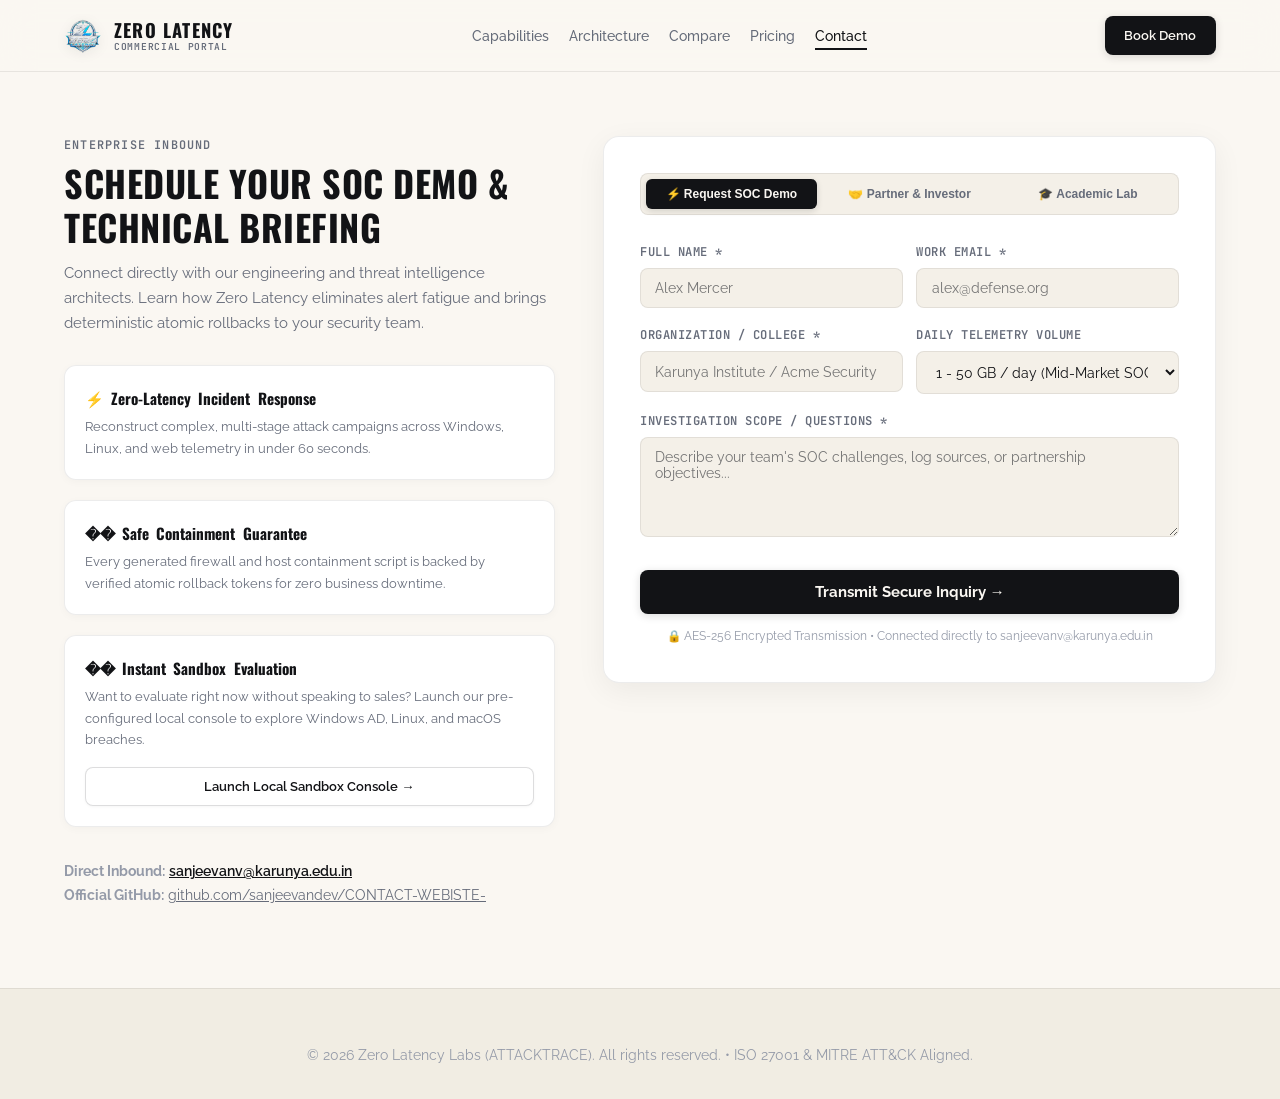
==== commit 84bf9bf2: "feat: integrate Reactbits DecryptedText hacker cipher headings and smooth blur cascade" ====
--- a/contact.html
+++ b/contact.html
@@ -54,7 +54,7 @@
       <!-- Left Column: Value, Proof & Trust -->
       <div class="contact-info-col">
         <span class="section-tag">Enterprise Inbound</span>
-        <h1>Schedule Your SOC Demo & Technical Briefing</h1>
+        <h1 class="tech-decrypt">Schedule Your SOC Demo & Technical Briefing</h1>
         <p>
           Connect directly with our engineering and threat intelligence architects. 
           Learn how Zero Latency eliminates alert fatigue and brings deterministic atomic rollbacks to your security team.
--- a/style.css
+++ b/style.css
@@ -93,38 +93,312 @@
 }
 
 /* ==========================================================================
-   REACTBITS SCROLL REVEAL ANIMATIONS
+   REACTBITS & ORIGIN UI CINEMATIC ANIMATION SYSTEM
+   Side-slide physics, spotlight cards, border-beam, and spring transitions
    ========================================================================== */
 .reveal {
   opacity: 0;
-  transform: translateY(24px);
-  filter: blur(4px);
-  transition: var(--transition-reveal);
+  transform: translateY(28px);
+  filter: blur(5px);
+  transition: opacity 0.75s cubic-bezier(0.16, 1, 0.3, 1),
+              transform 0.75s cubic-bezier(0.16, 1, 0.3, 1),
+              filter 0.75s cubic-bezier(0.16, 1, 0.3, 1);
   will-change: opacity, transform, filter;
 }
 
-.reveal.revealed {
+.reveal-left {
+  opacity: 0;
+  transform: translateX(-45px);
+  filter: blur(6px);
+  transition: opacity 0.8s cubic-bezier(0.16, 1, 0.3, 1),
+              transform 0.8s cubic-bezier(0.16, 1, 0.3, 1),
+              filter 0.8s cubic-bezier(0.16, 1, 0.3, 1);
+  will-change: opacity, transform, filter;
+}
+
+.reveal-right {
+  opacity: 0;
+  transform: translateX(45px);
+  filter: blur(6px);
+  transition: opacity 0.8s cubic-bezier(0.16, 1, 0.3, 1),
+              transform 0.8s cubic-bezier(0.16, 1, 0.3, 1),
+              filter 0.8s cubic-bezier(0.16, 1, 0.3, 1);
+  will-change: opacity, transform, filter;
+}
+
+.reveal-scale {
+  opacity: 0;
+  transform: scale(0.94);
+  filter: blur(6px);
+  transition: opacity 0.85s cubic-bezier(0.16, 1, 0.3, 1),
+              transform 0.85s cubic-bezier(0.16, 1, 0.3, 1),
+              filter 0.85s cubic-bezier(0.16, 1, 0.3, 1);
+  will-change: opacity, transform, filter;
+}
+
+.reveal.revealed,
+.reveal-left.revealed,
+.reveal-right.revealed,
+.reveal-scale.revealed {
   opacity: 1;
-  transform: translateY(0);
+  transform: translate(0, 0) scale(1);
   filter: blur(0);
 }
 
-/* Staggered children transitions */
-.tools-grid .tool-card:nth-child(1) { transition-delay: 0.05s; }
-.tools-grid .tool-card:nth-child(2) { transition-delay: 0.12s; }
-.tools-grid .tool-card:nth-child(3) { transition-delay: 0.19s; }
-.tools-grid .tool-card:nth-child(4) { transition-delay: 0.26s; }
-.tools-grid .tool-card:nth-child(5) { transition-delay: 0.33s; }
-.tools-grid .tool-card:nth-child(6) { transition-delay: 0.40s; }
-
+/* Reactbits Alternating Directional Side-Slide for Tools Grid */
+.tools-grid .tool-card:nth-child(1) {
+  opacity: 0;
+  transform: translateX(-40px);
+  filter: blur(5px);
+  transition: opacity 0.75s cubic-bezier(0.16, 1, 0.3, 1) 0.04s,
+              transform 0.75s cubic-bezier(0.16, 1, 0.3, 1) 0.04s,
+              filter 0.75s cubic-bezier(0.16, 1, 0.3, 1) 0.04s;
+}
+.tools-grid .tool-card:nth-child(2) {
+  opacity: 0;
+  transform: translateY(32px);
+  filter: blur(5px);
+  transition: opacity 0.75s cubic-bezier(0.16, 1, 0.3, 1) 0.12s,
+              transform 0.75s cubic-bezier(0.16, 1, 0.3, 1) 0.12s,
+              filter 0.75s cubic-bezier(0.16, 1, 0.3, 1) 0.12s;
+}
+.tools-grid .tool-card:nth-child(3) {
+  opacity: 0;
+  transform: translateX(40px);
+  filter: blur(5px);
+  transition: opacity 0.75s cubic-bezier(0.16, 1, 0.3, 1) 0.20s,
+              transform 0.75s cubic-bezier(0.16, 1, 0.3, 1) 0.20s,
+              filter 0.75s cubic-bezier(0.16, 1, 0.3, 1) 0.20s;
+}
+.tools-grid .tool-card:nth-child(4) {
+  opacity: 0;
+  transform: translateX(-40px);
+  filter: blur(5px);
+  transition: opacity 0.75s cubic-bezier(0.16, 1, 0.3, 1) 0.28s,
+              transform 0.75s cubic-bezier(0.16, 1, 0.3, 1) 0.28s,
+              filter 0.75s cubic-bezier(0.16, 1, 0.3, 1) 0.28s;
+}
+.tools-grid .tool-card:nth-child(5) {
+  opacity: 0;
+  transform: translateY(32px);
+  filter: blur(5px);
+  transition: opacity 0.75s cubic-bezier(0.16, 1, 0.3, 1) 0.36s,
+              transform 0.75s cubic-bezier(0.16, 1, 0.3, 1) 0.36s,
+              filter 0.75s cubic-bezier(0.16, 1, 0.3, 1) 0.36s;
+}
+.tools-grid .tool-card:nth-child(6) {
+  opacity: 0;
+  transform: translateX(40px);
+  filter: blur(5px);
+  transition: opacity 0.75s cubic-bezier(0.16, 1, 0.3, 1) 0.44s,
+              transform 0.75s cubic-bezier(0.16, 1, 0.3, 1) 0.44s,
+              filter 0.75s cubic-bezier(0.16, 1, 0.3, 1) 0.44s;
+}
+
+.tools-grid .tool-card.revealed {
+  opacity: 1;
+  transform: translate(0, 0);
+  filter: blur(0);
+}
+
+/* Reactbits & Origin UI Spotlight Card Effect */
+.tool-card, .pricing-card, .trust-card {
+  position: relative;
+}
+
+.tool-card::after, .pricing-card::after, .trust-card::after {
+  content: "";
+  position: absolute;
+  inset: 0;
+  background: radial-gradient(400px circle at var(--mouse-x, -999px) var(--mouse-y, -999px), rgba(18, 19, 22, 0.04), transparent 75%);
+  pointer-events: none;
+  opacity: 0;
+  transition: opacity 0.3s ease;
+  z-index: 1;
+}
+
+.tool-card:hover::after, .pricing-card:hover::after, .trust-card:hover::after {
+  opacity: 1;
+}
+
+/* Metrics Stagger */
 .metrics-grid .metric-item:nth-child(1) { transition-delay: 0.06s; }
 .metrics-grid .metric-item:nth-child(2) { transition-delay: 0.14s; }
 .metrics-grid .metric-item:nth-child(3) { transition-delay: 0.22s; }
 .metrics-grid .metric-item:nth-child(4) { transition-delay: 0.30s; }
 
-.pricing-grid .pricing-card:nth-child(1) { transition-delay: 0.08s; }
-.pricing-grid .pricing-card:nth-child(2) { transition-delay: 0.16s; }
-.pricing-grid .pricing-card:nth-child(3) { transition-delay: 0.24s; }
+/* Pricing Grid Alternating Slide */
+.pricing-grid .pricing-card:nth-child(1) {
+  opacity: 0;
+  transform: translateX(-40px);
+  filter: blur(5px);
+  transition: opacity 0.75s cubic-bezier(0.16, 1, 0.3, 1) 0.08s,
+              transform 0.75s cubic-bezier(0.16, 1, 0.3, 1) 0.08s,
+              filter 0.75s cubic-bezier(0.16, 1, 0.3, 1) 0.08s;
+}
+.pricing-grid .pricing-card:nth-child(2) {
+  opacity: 0;
+  transform: translateY(36px) scale(0.97);
+  filter: blur(5px);
+  transition: opacity 0.75s cubic-bezier(0.16, 1, 0.3, 1) 0.18s,
+              transform 0.75s cubic-bezier(0.16, 1, 0.3, 1) 0.18s,
+              filter 0.75s cubic-bezier(0.16, 1, 0.3, 1) 0.18s;
+}
+.pricing-grid .pricing-card:nth-child(3) {
+  opacity: 0;
+  transform: translateX(40px);
+  filter: blur(5px);
+  transition: opacity 0.75s cubic-bezier(0.16, 1, 0.3, 1) 0.28s,
+              transform 0.75s cubic-bezier(0.16, 1, 0.3, 1) 0.28s,
+              filter 0.75s cubic-bezier(0.16, 1, 0.3, 1) 0.28s;
+}
+.pricing-grid .pricing-card.revealed {
+  opacity: 1;
+  transform: translate(0, 0) scale(1);
+  filter: blur(0);
+}
+
+/* Contact Side-Slide Physics */
+.contact-layout .contact-info-col {
+  opacity: 0;
+  transform: translateX(-45px);
+  filter: blur(6px);
+  transition: opacity 0.8s cubic-bezier(0.16, 1, 0.3, 1),
+              transform 0.8s cubic-bezier(0.16, 1, 0.3, 1),
+              filter 0.8s cubic-bezier(0.16, 1, 0.3, 1);
+}
+.contact-layout .form-card {
+  opacity: 0;
+  transform: translateX(45px);
+  filter: blur(6px);
+  transition: opacity 0.8s cubic-bezier(0.16, 1, 0.3, 1) 0.15s,
+              transform 0.8s cubic-bezier(0.16, 1, 0.3, 1) 0.15s,
+              filter 0.8s cubic-bezier(0.16, 1, 0.3, 1) 0.15s;
+}
+.contact-layout .contact-info-col.revealed,
+.contact-layout .form-card.revealed {
+  opacity: 1;
+  transform: translateX(0);
+  filter: blur(0);
+}
+
+/* Comparison Matrix & Terminal Cinematic Glide */
+.compare-table-wrap {
+  opacity: 0;
+  transform: translateY(40px) scale(0.98);
+  filter: blur(6px);
+  transition: opacity 0.85s cubic-bezier(0.16, 1, 0.3, 1),
+              transform 0.85s cubic-bezier(0.16, 1, 0.3, 1),
+              filter 0.85s cubic-bezier(0.16, 1, 0.3, 1);
+}
+.compare-table-wrap.revealed {
+  opacity: 1;
+  transform: translateY(0) scale(1);
+  filter: blur(0);
+}
+
+.terminal-box {
+  opacity: 0;
+  transform: translateY(45px) scale(0.97);
+  filter: blur(6px);
+  transition: opacity 0.85s cubic-bezier(0.16, 1, 0.3, 1),
+              transform 0.85s cubic-bezier(0.16, 1, 0.3, 1),
+              filter 0.85s cubic-bezier(0.16, 1, 0.3, 1);
+}
+.terminal-box.revealed {
+  opacity: 1;
+  transform: translateY(0) scale(1);
+  filter: blur(0);
+}
+
+/* Origin UI Border-Beam on Featured Card */
+.pricing-card.featured {
+  position: relative;
+  overflow: hidden;
+}
+
+.pricing-card.featured::before {
+  content: "";
+  position: absolute;
+  top: -50%;
+  left: -50%;
+  width: 200%;
+  height: 200%;
+  background: conic-gradient(from 0deg, transparent 0deg, transparent 280deg, rgba(18, 19, 22, 0.3) 340deg, transparent 360deg);
+  animation: border-beam-spin 6s linear infinite;
+  pointer-events: none;
+  z-index: 0;
+}
+
+@keyframes border-beam-spin {
+  0% { transform: rotate(0deg); }
+  100% { transform: rotate(360deg); }
+}
+
+.pricing-card.featured > * {
+  position: relative;
+  z-index: 2;
+}
+
+/* Origin UI Spring Buttons */
+.btn {
+  transition: transform 0.22s cubic-bezier(0.34, 1.56, 0.64, 1), 
+              box-shadow 0.22s ease, 
+              background 0.22s ease;
+  will-change: transform;
+}
+
+.btn:hover {
+  transform: translateY(-2px) scale(1.02);
+}
+
+.btn:active {
+  transform: translateY(1px) scale(0.98);
+}
+
+/* ==========================================================================
+   REACTBITS DECRYPTED TEXT & TECH HEADING ANIMATIONS
+   Kinetic cryptographic unscramble, character blur dissipation, and hover wave
+   ========================================================================== */
+.decrypt-word {
+  display: inline-block;
+  white-space: nowrap;
+}
+
+.decrypt-char {
+  display: inline-block;
+  position: relative;
+  transition: transform 0.24s cubic-bezier(0.16, 1, 0.3, 1),
+              color 0.24s cubic-bezier(0.16, 1, 0.3, 1),
+              opacity 0.24s cubic-bezier(0.16, 1, 0.3, 1),
+              filter 0.24s cubic-bezier(0.16, 1, 0.3, 1);
+  will-change: transform, opacity, filter;
+}
+
+.decrypt-char.scrambling {
+  opacity: 0.52;
+  color: #555861;
+  filter: blur(0.7px);
+  transform: translateY(-1px) scale(0.96);
+  font-family: 'JetBrains Mono', 'Courier New', monospace !important;
+}
+
+.decrypt-char.resolved {
+  opacity: 1;
+  color: inherit;
+  filter: blur(0);
+  transform: translateY(0) scale(1);
+}
+
+.tech-decrypt {
+  cursor: default;
+  user-select: text;
+  transition: text-shadow 0.3s cubic-bezier(0.16, 1, 0.3, 1);
+}
+
+.tech-decrypt:hover {
+  text-shadow: 0 0 16px rgba(18, 19, 22, 0.08);
+}
 
 /* ==========================================================================
    NAVIGATION BAR
@@ -349,6 +623,7 @@
   border-radius: 100px;
   margin-bottom: 1.5rem;
   box-shadow: 0 1px 4px rgba(0, 0, 0, 0.04);
+  animation: hero-fade-down 0.8s cubic-bezier(0.16, 1, 0.3, 1) both;
 }
 
 .pulse-dot {
@@ -383,6 +658,7 @@
   letter-spacing: 0.5px;
   color: var(--text-primary);
   text-transform: uppercase;
+  animation: hero-fade-up 0.9s cubic-bezier(0.16, 1, 0.3, 1) 0.1s both;
 }
 
 .hero-title .gradient-text {
@@ -398,12 +674,43 @@
   max-width: 680px;
   margin: 0 auto 2.25rem;
   line-height: 1.65;
+  animation: hero-fade-up 0.9s cubic-bezier(0.16, 1, 0.3, 1) 0.22s both;
 }
 
 .hero-ctas {
   display: flex;
   align-items: center;
   justify-content: center;
+  gap: 1rem;
+  margin-bottom: 3rem;
+  animation: hero-fade-up 0.9s cubic-bezier(0.16, 1, 0.3, 1) 0.34s both;
+}
+
+@keyframes hero-fade-down {
+  0% {
+    opacity: 0;
+    transform: translateY(-16px);
+    filter: blur(5px);
+  }
+  100% {
+    opacity: 1;
+    transform: translateY(0);
+    filter: blur(0);
+  }
+}
+
+@keyframes hero-fade-up {
+  0% {
+    opacity: 0;
+    transform: translateY(22px);
+    filter: blur(6px);
+  }
+  100% {
+    opacity: 1;
+    transform: translateY(0);
+    filter: blur(0);
+  }
+}
   gap: 1rem;
   margin-bottom: 2.75rem;
 }
